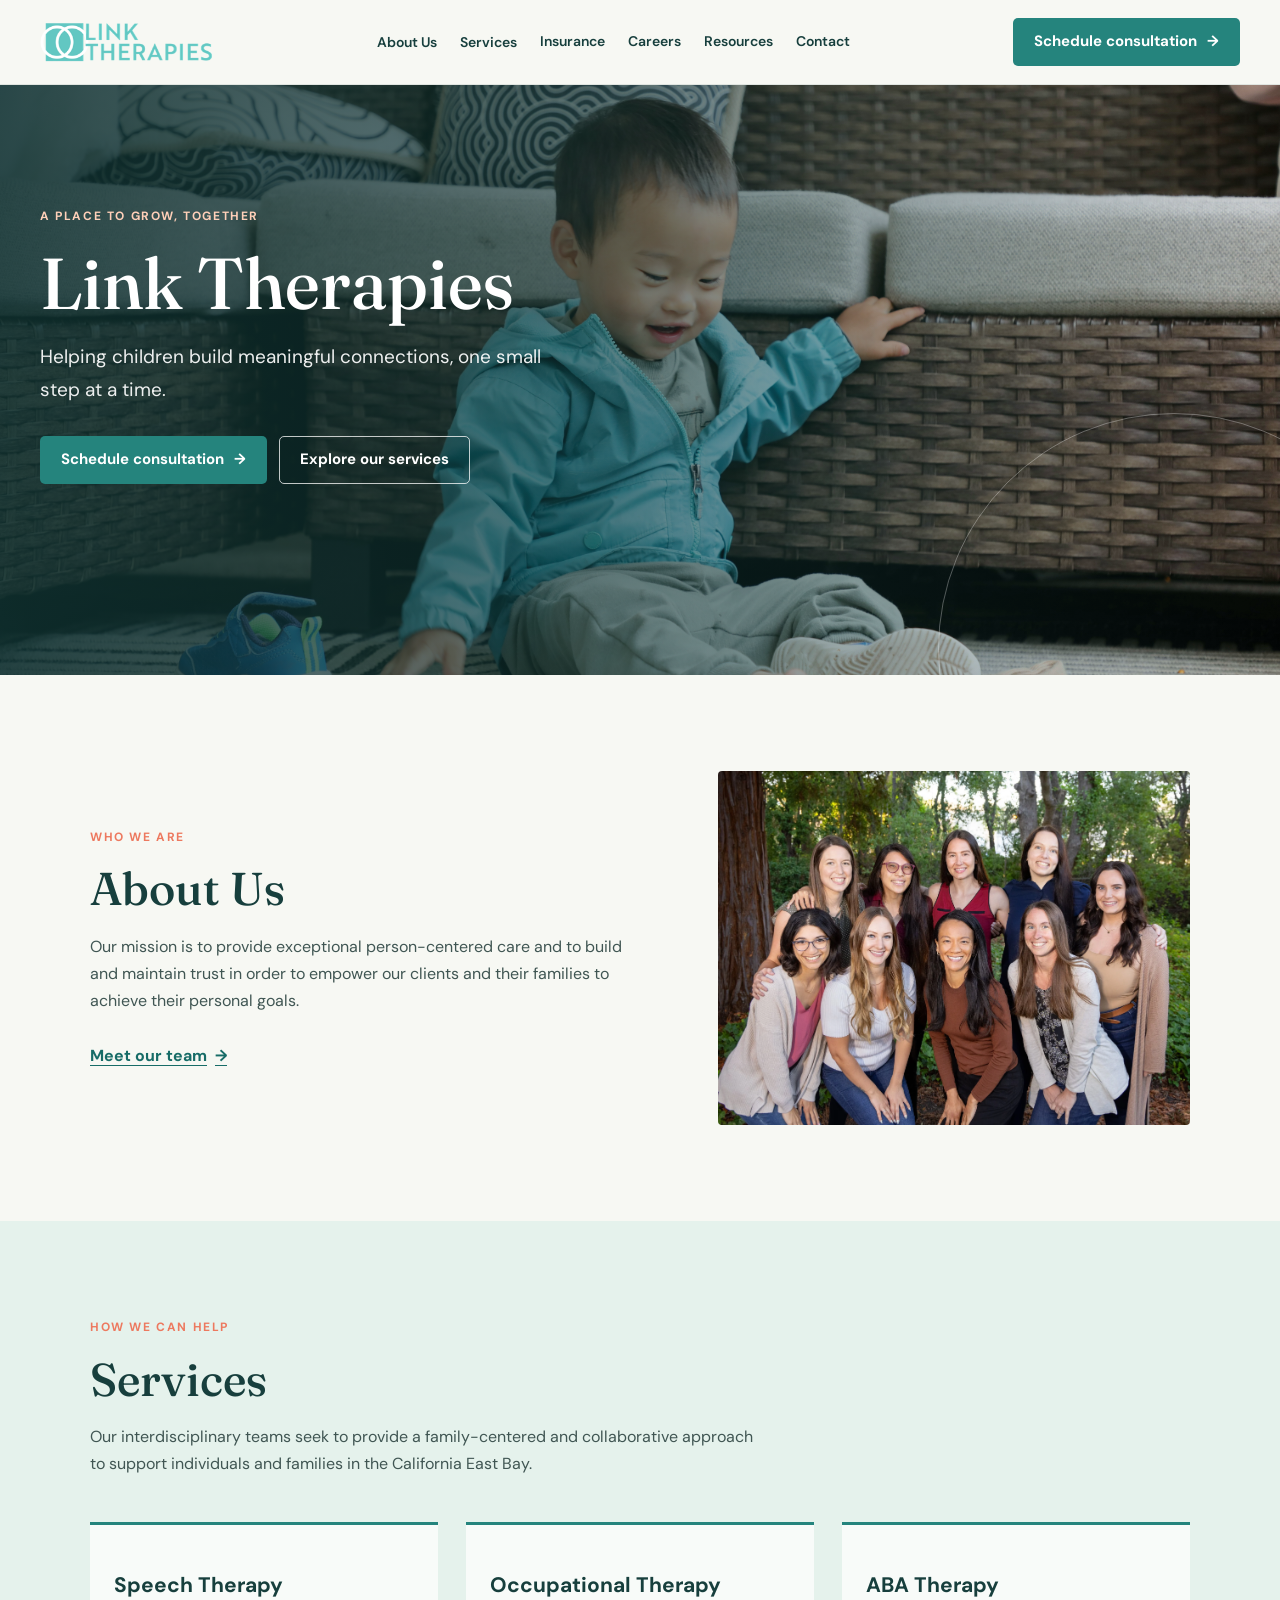
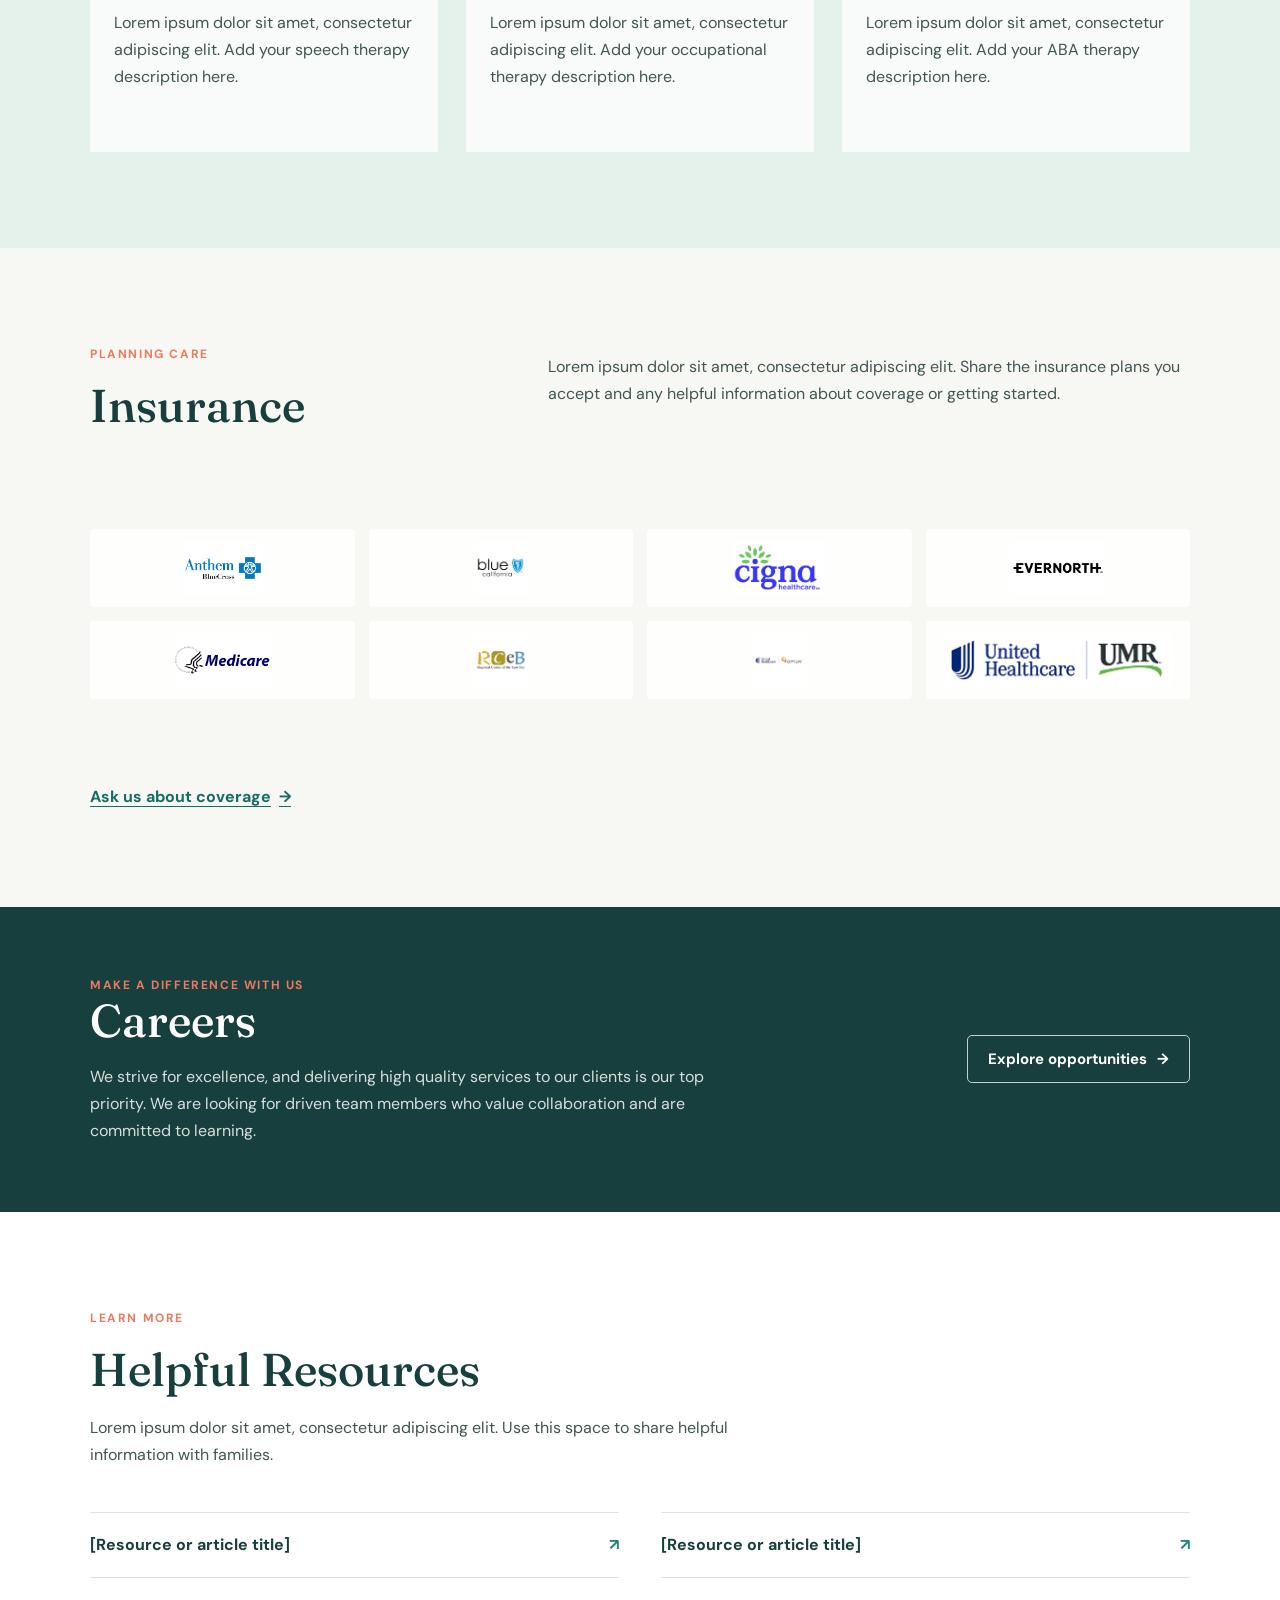
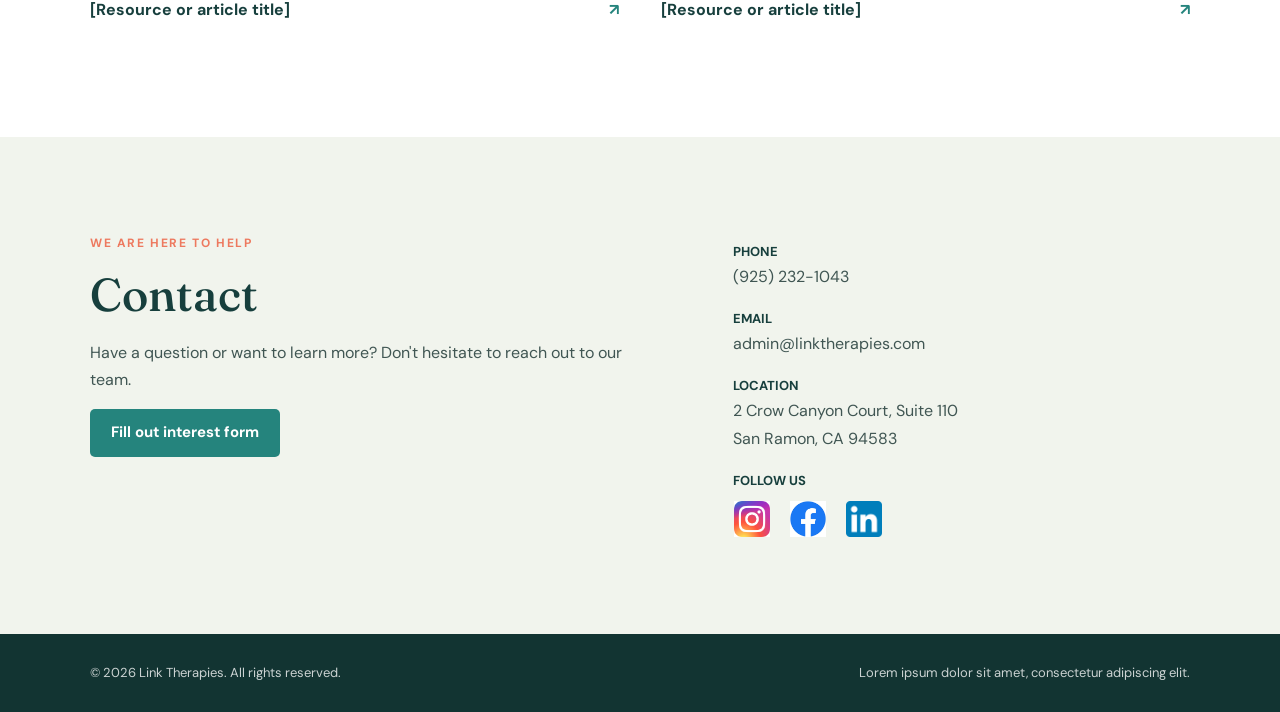
==== index.html @ 7b2d5be0 "add new files for initial commit" ====
<!doctype html>
<html lang="en">
  <head>
    <meta charset="UTF-8" />
    <meta name="viewport" content="width=device-width, initial-scale=1.0" />
    <meta
      name="description"
      content="Learn about Link Therapies, our services, insurance, careers, and how to get in touch."
    />
    <title>Link Therapies | Helping children connect</title>
    <link rel="preconnect" href="https://fonts.googleapis.com" />
    <link rel="preconnect" href="https://fonts.gstatic.com" crossorigin />
    <link
      href="https://fonts.googleapis.com/css2?family=DM+Sans:wght@400;500;600;700&family=Fraunces:opsz,wght@9..144,500;9..144,600&display=swap"
      rel="stylesheet"
    />
    <style>
      :root {
        color-scheme: light;
        --ink: #173f3d;
        --body: #405653;
        --teal: #25847d;
        --teal-dark: #176c67;
        --mint: #e5f2ec;
        --paper: #f7f8f3;
        --white: #fff;
        --coral: #ed795f;
        --line: #dce6df;
        --serif: "Fraunces", Georgia, serif;
        --sans: "DM Sans", "Trebuchet MS", sans-serif;
      }

      * {
        box-sizing: border-box;
      }

      html {
        scroll-behavior: smooth;
        scroll-padding-top: 100px;
      }

      body {
        margin: 0;
        background: var(--paper);
        color: var(--body);
        font-family: var(--sans);
        font-size: 16px;
        line-height: 1.7;
      }

      img {
        display: block;
        max-width: 100%;
      }

      a {
        color: inherit;
      }

      a:focus-visible {
        outline: 3px solid var(--coral);
        outline-offset: 4px;
      }

      .site-header {
        position: sticky;
        z-index: 10;
        top: 0;
        background: rgba(247, 248, 243, 0.96);
        border-bottom: 1px solid rgba(23, 63, 61, 0.1);
        backdrop-filter: blur(14px);
      }

      .nav-wrap {
        width: min(1200px, calc(100% - 64px));
        min-height: 84px;
        margin: 0 auto;
        display: flex;
        align-items: center;
        justify-content: space-between;
        gap: 28px;
      }

      .brand img {
        width: 174px;
        height: auto;
      }

      .nav-links {
        display: flex;
        align-items: center;
        justify-content: center;
        gap: 23px;
      }

      .nav-links a {
        color: var(--ink);
        font-size: 14px;
        font-weight: 600;
        text-decoration: none;
        transition: color 180ms ease;
      }

      .nav-links a:hover {
        color: var(--teal);
      }

      .nav-dropdown {
        position: relative;
      }

      .nav-dropdown-toggle {
        display: flex;
        align-items: center;
        gap: 8px;
        padding: 0;
        border: 0;
        background: transparent;
        color: var(--ink);
        font-family: inherit;
        font-size: 14px;
        font-weight: 600;
        cursor: pointer;
      }

      .nav-dropdown-toggle:hover {
        color: var(--teal);
      }

      .nav-dropdown-toggle:focus-visible {
        outline: 3px solid var(--coral);
        outline-offset: 4px;
      }

      .nav-menu {
        display: none;
        position: absolute;
        z-index: 20;
        top: 100%;
        left: -12px;
        min-width: 200px;
        padding: 7px;
        border: 1px solid rgba(23, 63, 61, 0.14);
        background: rgba(247, 248, 243, 0.78);
        box-shadow: 0 12px 30px rgba(23, 63, 61, 0.1);
        backdrop-filter: blur(14px);
      }

      .nav-dropdown.is-open .nav-menu,
      .nav-dropdown:hover .nav-menu,
      .nav-dropdown:focus-within .nav-menu {
        display: block;
      }

      .nav-menu a {
        display: block;
        padding: 9px 11px;
        border-radius: 3px;
        font-size: 13px;
        white-space: nowrap;
      }

      .nav-menu a:hover {
        background: var(--mint);
        text-decoration: none;
      }

      .button {
        display: inline-flex;
        min-height: 48px;
        align-items: center;
        justify-content: center;
        gap: 10px;
        padding: 10px 20px;
        border: 1px solid transparent;
        border-radius: 5px;
        background: var(--teal);
        color: var(--white);
        font-size: 15px;
        font-weight: 700;
        text-decoration: none;
        transition:
          background 180ms ease,
          transform 180ms ease;
      }

      .button:hover {
        transform: translateY(-2px);
        background: var(--teal-dark);
      }

      .button-light {
        border-color: rgba(255, 255, 255, 0.75);
        background: transparent;
      }

      .button-light:hover {
        background: rgba(255, 255, 255, 0.16);
      }

      .hero {
        position: relative;
        min-height: 590px;
        display: flex;
        align-items: center;
        overflow: hidden;
        background-color: #276b67;
        background-image:
          linear-gradient(
            90deg,
            rgba(15, 48, 47, 0.88) 0%,
            rgba(15, 48, 47, 0.59) 48%,
            rgba(15, 48, 47, 0.08) 100%
          ),
          url("images/hero1.jpg");
        background-position:
          center,
          60% 48%;
        background-size: cover;
        color: var(--white);
      }

      .hero::after {
        position: absolute;
        right: -130px;
        bottom: -210px;
        width: 470px;
        height: 470px;
        border: 1px solid rgba(255, 255, 255, 0.3);
        border-radius: 50%;
        content: "";
        pointer-events: none;
      }

      .hero-inner {
        position: relative;
        z-index: 1;
        width: min(1200px, calc(100% - 64px));
        margin: 0 auto;
        padding: 90px 0 110px;
        animation: rise-in 700ms ease-out both;
      }

      .eyebrow {
        margin: 0 0 16px;
        color: var(--coral);
        font-size: 12px;
        font-weight: 700;
        letter-spacing: 1.6px;
        text-transform: uppercase;
      }

      .hero .eyebrow {
        color: #ffd0b9;
      }

      h1,
      h2,
      h3 {
        margin-top: 0;
        color: var(--ink);
        line-height: 1.12;
      }

      h1,
      h2 {
        font-family: var(--serif);
        font-weight: 500;
      }

      h1 {
        max-width: 650px;
        margin-bottom: 18px;
        color: var(--white);
        font-size: 72px;
      }

      .hero-copy {
        max-width: 520px;
        margin: 0;
        color: rgba(255, 255, 255, 0.92);
        font-size: 19px;
      }

      .hero-actions {
        display: flex;
        flex-wrap: wrap;
        gap: 12px;
        margin-top: 30px;
      }

      .hero-note {
        margin-top: 50px;
        color: rgba(255, 255, 255, 0.88);
        font-size: 13px;
      }

      .section {
        padding: 96px 0;
      }

      .section-inner {
        width: min(1100px, calc(100% - 64px));
        margin: 0 auto;
      }

      .section-heading {
        max-width: 680px;
        margin-bottom: 44px;
      }

      h2 {
        margin-bottom: 18px;
        font-size: 46px;
      }

      h3 {
        margin-bottom: 12px;
        font-size: 21px;
      }

      .section p {
        max-width: 700px;
        margin-top: 0;
      }

      .about-grid {
        display: grid;
        grid-template-columns: 1fr 0.85fr;
        align-items: center;
        gap: 72px;
      }

      .about-photo {
        width: 100%;
        aspect-ratio: 4 / 3;
        border-radius: 4px;
        object-fit: cover;
      }

      .text-link {
        display: inline-flex;
        align-items: center;
        gap: 8px;
        margin-top: 12px;
        color: var(--teal-dark);
        font-weight: 700;
        text-decoration-thickness: 1px;
        text-underline-offset: 4px;
      }

      .services-section {
        background: var(--mint);
      }

      .service-list {
        display: grid;
        grid-template-columns: repeat(3, minmax(0, 1fr));
        gap: 28px;
      }

      .service-item {
        display: flex;
        min-height: 230px;
        border-top: 3px solid var(--teal);
        transition: transform 180ms ease;
      }

      .service-item:hover,
      .service-item:focus-within {
        transform: translateY(-2px);
      }

      .service-card-link {
        display: flex;
        flex: 1;
        flex-direction: column;
        padding: 27px 24px;
        background: rgba(255, 255, 255, 0.72);
        color: inherit;
        text-decoration: none;
        transition: background 180ms ease;
      }

      .service-card-link:hover {
        background: rgba(255, 255, 255, 0.96);
      }

      .service-number {
        display: block;
        margin-bottom: 22px;
        color: var(--coral);
        font-size: 13px;
        font-weight: 700;
      }

      .insurance-grid {
        display: grid;
        grid-template-columns: 0.75fr 1.25fr;
        gap: 72px;
      }

      .insurance-grid h2 {
        max-width: 350px;
      }

      .insurance-copy {
        padding-top: 9px;
      }

      .insurance-logos {
        display: grid;
        grid-column: 1 / -1;
        grid-template-columns: repeat(4, minmax(0, 1fr));
        gap: 14px;
        padding: 0;
        margin: 8px 0 0;
        list-style: none;
      }

      .insurance-logos li {
        min-height: 78px;
        display: grid;
        place-items: center;
        padding: 10px 14px;
        border-radius: 4px;
        background: rgba(255, 255, 255, 0.88);
      }

      .insurance-logos img {
        width: 100%;
        height: 54px;
        object-fit: contain;
      }

      .insurance-grid > .text-link {
        grid-column: 1 / -1;
        justify-self: start;
      }

      .career-band {
        padding: 68px 0;
        background: var(--ink);
        color: rgba(255, 255, 255, 0.83);
      }

      .career-content {
        display: flex;
        align-items: center;
        justify-content: space-between;
        gap: 48px;
      }

      .career-content h2 {
        margin-bottom: 14px;
        color: var(--white);
      }

      .career-content p {
        max-width: 650px;
        margin-bottom: 0;
      }

      .learn-section {
        background: var(--white);
      }

      .learn-links {
        display: grid;
        grid-template-columns: repeat(2, minmax(0, 1fr));
        column-gap: 42px;
        margin-top: 34px;
      }

      .learn-links a {
        display: flex;
        justify-content: space-between;
        gap: 20px;
        padding: 18px 0;
        border-top: 1px solid var(--line);
        color: var(--ink);
        font-weight: 700;
        text-decoration: none;
      }

      .learn-links a span:last-child {
        color: var(--teal);
      }

      .contact-section {
        background: #f1f4ed;
      }

      .contact-grid {
        display: grid;
        grid-template-columns: 1fr 0.8fr;
        gap: 72px;
      }

      .contact-details {
        padding-top: 8px;
      }

      .contact-details p {
        margin-bottom: 18px;
      }

      .contact-details strong {
        display: block;
        color: var(--ink);
        font-size: 13px;
        text-transform: uppercase;
      }

      .social-group > strong {
        margin-bottom: 8px;
      }

      .social-links {
        display: flex;
        align-items: center;
        flex-wrap: wrap;
        gap: 8px 18px;
      }

      .social-links a {
        display: inline-flex;
        width: 38px;
        height: 38px;
        align-items: center;
        justify-content: center;
        transition: transform 180ms ease;
      }

      .social-links a:hover {
        transform: translateY(-2px);
      }

      .social-links img {
        width: 36px;
        height: 36px;
        object-fit: contain;
      }

      footer {
        padding: 28px 0;
        background: #123432;
        color: rgba(255, 255, 255, 0.78);
        font-size: 13px;
      }

      .footer-inner {
        width: min(1100px, calc(100% - 64px));
        margin: 0 auto;
        display: flex;
        justify-content: space-between;
        gap: 24px;
      }

      footer p {
        margin: 0;
      }

      @keyframes rise-in {
        from {
          opacity: 0;
          transform: translateY(16px);
        }
        to {
          opacity: 1;
          transform: translateY(0);
        }
      }

      @media (max-width: 980px) {
        .nav-wrap {
          width: min(100% - 40px, 760px);
          flex-wrap: wrap;
          justify-content: center;
          gap: 12px 24px;
          padding: 15px 0;
        }

        .nav-links {
          order: 3;
          width: 100%;
          flex-wrap: wrap;
          gap: 8px 20px;
        }

        .about-grid,
        .insurance-grid,
        .contact-grid {
          gap: 42px;
        }
      }

      @media (max-width: 700px) {
        html {
          scroll-padding-top: 150px;
        }

        .nav-wrap,
        .hero-inner,
        .section-inner,
        .footer-inner {
          width: calc(100% - 40px);
        }

        .nav-wrap {
          justify-content: space-between;
        }

        .brand img {
          width: 148px;
        }

        .nav-links {
          justify-content: flex-start;
          gap: 8px 16px;
        }

        .nav-links a {
          font-size: 13px;
        }

        .nav-cta {
          min-height: 42px;
          padding: 8px 13px;
          font-size: 13px;
        }

        .hero {
          min-height: 550px;
          background-image:
            linear-gradient(
              90deg,
              rgba(15, 48, 47, 0.86),
              rgba(15, 48, 47, 0.42)
            ),
            url("images/hero1.jpg");
          background-position:
            center,
            61% center;
        }

        .hero-inner {
          padding: 78px 0 88px;
        }

        h1 {
          font-size: 54px;
        }

        .hero-copy {
          font-size: 17px;
        }

        .section {
          padding: 70px 0;
        }

        h2 {
          font-size: 38px;
        }

        .about-grid,
        .insurance-grid,
        .contact-grid,
        .service-list,
        .learn-links {
          grid-template-columns: 1fr;
        }

        .insurance-logos {
          grid-template-columns: repeat(2, minmax(0, 1fr));
        }

        .about-grid,
        .insurance-grid,
        .contact-grid {
          gap: 30px;
        }

        .about-photo {
          max-height: 380px;
        }

        .service-list {
          gap: 16px;
        }

        .service-item {
          min-height: auto;
        }

        .service-number {
          margin-bottom: 13px;
        }

        .career-content,
        .footer-inner {
          align-items: flex-start;
          flex-direction: column;
        }

        .career-content {
          gap: 24px;
        }

        .career-band {
          padding: 58px 0;
        }
      }

      @media (prefers-reduced-motion: reduce) {
        *,
        *::before,
        *::after {
          scroll-behavior: auto !important;
          animation-duration: 0.01ms !important;
          animation-iteration-count: 1 !important;
          transition-duration: 0.01ms !important;
        }
      }
    </style>
  </head>
  <body>
    <header class="site-header">
      <div class="nav-wrap">
        <a class="brand" href="#top" aria-label="Link Therapies home">
          <img src="images/link%20logo.png" alt="Link Therapies" />
        </a>
        <nav class="nav-links" aria-label="Main navigation">
          <div class="nav-dropdown">
            <button
              class="nav-dropdown-toggle"
              type="button"
              aria-expanded="false"
              aria-controls="about-submenu"
            >
              About Us
            </button>
            <div class="nav-menu" id="about-submenu">
              <a href="our-mission.html">Our Mission</a>
              <a href="speech-team.html">Speech Team</a>
              <a href="ot-team.html">OT Team</a>
              <a href="aba-team.html">ABA Team</a>
            </div>
          </div>
          <div class="nav-dropdown">
            <button
              class="nav-dropdown-toggle"
              type="button"
              aria-expanded="false"
              aria-controls="services-submenu"
            >
              Services
            </button>
            <div class="nav-menu" id="services-submenu">
              <a href="speech-services.html">Speech Therapy</a>
              <a href="ot-services.html">Occupational Therapy</a>
              <a href="aba-services.html">ABA Therapy</a>
            </div>
          </div>
          <a href="#insurance">Insurance</a>
          <a href="#careers">Careers</a>
          <a href="#resources">Resources</a>
          <a href="#contact">Contact</a>
        </nav>
        <a class="button nav-cta" href="schedule-consultation.html"
          >Schedule consultation <span aria-hidden="true">&#8594;</span></a
        >
      </div>
    </header>

    <main id="top">
      <section class="hero" aria-labelledby="hero-title">
        <div class="hero-inner">
          <p class="eyebrow">A place to grow, together</p>
          <h1 id="hero-title">Link Therapies</h1>
          <p class="hero-copy">
            Helping children build meaningful connections, one small step at a
            time.
          </p>
          <div class="hero-actions">
            <a class="button" href="schedule-consultation.html"
              >Schedule consultation <span aria-hidden="true">&#8594;</span></a
            >
            <a class="button button-light" href="#services"
              >Explore our services</a
            >
          </div>
          <p class="hero-note"></p>
        </div>
      </section>

      <section class="section" id="about">
        <div class="section-inner about-grid">
          <div>
            <p class="eyebrow">Who we are</p>
            <h2>About Us</h2>
            <p>
              Our mission is to provide exceptional person-centered care and to
              build and maintain trust in order to empower our clients and their
              families to achieve their personal goals.
            </p>
            <a class="text-link" href="speech-team.html"
              >Meet our team <span aria-hidden="true">&#8594;</span></a
            >
          </div>
          <img
            class="about-photo"
            src="images/teamphoto.jpg"
            alt="The Link Therapies team"
          />
        </div>
      </section>

      <section class="section services-section" id="services">
        <div class="section-inner">
          <div class="section-heading">
            <p class="eyebrow">How we can help</p>
            <h2>Services</h2>
            <p>
              Our interdisciplinary teams seek to provide a family-centered and
              collaborative approach to support individuals and families in the
              California East Bay.
            </p>
          </div>
          <div class="service-list">
            <article class="service-item">
              <a class="service-card-link" href="speech-services.html">
                <span class="service-number"></span>
                <h3>Speech Therapy</h3>
                <p>
                  Lorem ipsum dolor sit amet, consectetur adipiscing elit. Add
                  your speech therapy description here.
                </p>
              </a>
            </article>
            <article class="service-item">
              <a class="service-card-link" href="ot-services.html">
                <span class="service-number"></span>
                <h3>Occupational Therapy</h3>
                <p>
                  Lorem ipsum dolor sit amet, consectetur adipiscing elit. Add
                  your occupational therapy description here.
                </p>
              </a>
            </article>
            <article class="service-item">
              <a class="service-card-link" href="aba-services.html">
                <span class="service-number"></span>
                <h3>ABA Therapy</h3>
                <p>
                  Lorem ipsum dolor sit amet, consectetur adipiscing elit. Add
                  your ABA therapy description here.
                </p>
              </a>
            </article>
          </div>
        </div>
      </section>

      <section class="section" id="insurance">
        <div class="section-inner insurance-grid">
          <div>
            <p class="eyebrow">Planning care</p>
            <h2>Insurance</h2>
          </div>
          <div class="insurance-copy">
            <p>
              Lorem ipsum dolor sit amet, consectetur adipiscing elit. Share the
              insurance plans you accept and any helpful information about
              coverage or getting started.
            </p>
          </div>
          <ul class="insurance-logos" aria-label="Insurance providers accepted">
            <li>
              <img
                src="images/anthem.jpg"
                alt="Anthem Blue Cross"
                loading="lazy"
              />
            </li>
            <li>
              <img
                src="images/blueshield.jpg"
                alt="Blue Shield of California"
                loading="lazy"
              />
            </li>
            <li>
              <img
                src="images/cigna.jpg"
                alt="Cigna Healthcare"
                loading="lazy"
              />
            </li>
            <li>
              <img src="images/evernorth.jpg" alt="Evernorth" loading="lazy" />
            </li>
            <li>
              <img src="images/medicare.jpg" alt="Medicare" loading="lazy" />
            </li>
            <li>
              <img
                src="images/rceb.jpg"
                alt="Regional Center of the East Bay"
                loading="lazy"
              />
            </li>
            <li>
              <img
                src="images/uhc+optum.jpg"
                alt="UnitedHealthcare and Optum"
                loading="lazy"
              />
            </li>
            <li>
              <img
                src="images/uhc+umr.jpg"
                alt="UnitedHealthcare and UMR"
                loading="lazy"
              />
            </li>
          </ul>
          <a class="text-link" href="insurance.html"
            >Ask us about coverage <span aria-hidden="true">&#8594;</span></a
          >
        </div>
      </section>

      <section class="career-band" id="careers">
        <div class="section-inner career-content">
          <div>
            <p class="eyebrow">Make a difference with us</p>
            <h2>Careers</h2>
            <p>
              We strive for excellence, and delivering high quality services to
              our clients is our top priority. We are looking for driven team
              members who value collaboration and are committed to learning.
            </p>
          </div>
          <a class="button button-light" href="#contact"
            >Explore opportunities <span aria-hidden="true">&#8594;</span></a
          >
        </div>
      </section>

      <section class="section learn-section" id="resources">
        <div class="section-inner">
          <div class="section-heading">
            <p class="eyebrow">Learn More</p>
            <h2>Helpful Resources</h2>
            <p>
              Lorem ipsum dolor sit amet, consectetur adipiscing elit. Use this
              space to share helpful information with families.
            </p>
          </div>
          <div class="learn-links">
            <a href="#contact"
              ><span>[Resource or article title]</span
              ><span aria-hidden="true">&#8599;</span></a
            >
            <a href="#contact"
              ><span>[Resource or article title]</span
              ><span aria-hidden="true">&#8599;</span></a
            >
            <a href="#contact"
              ><span>[Resource or article title]</span
              ><span aria-hidden="true">&#8599;</span></a
            >
            <a href="#contact"
              ><span>[Resource or article title]</span
              ><span aria-hidden="true">&#8599;</span></a
            >
          </div>
        </div>
      </section>

      <section class="section contact-section" id="contact">
        <div class="section-inner contact-grid">
          <div>
            <p class="eyebrow">We are here to help</p>
            <h2>Contact</h2>
            <p>
              Have a question or want to learn more? Don't hesitate to reach out
              to our team.
            </p>
            <a class="button" href="schedule-consultation.html"
              >Fill out interest form</a
            >
          </div>
          <div class="contact-details">
            <p><strong>Phone</strong>(925) 232-1043</p>
            <p><strong>Email</strong>admin@linktherapies.com</p>
            <p>
              <strong>Location</strong>2 Crow Canyon Court, Suite 110<br />San
              Ramon, CA 94583
            </p>
            <div class="social-group">
              <strong>Follow us</strong>
              <nav
                class="social-links"
                aria-label="Link Therapies social media"
              >
                <a
                  href="https://www.instagram.com/linktherapies/"
                  target="_blank"
                  rel="noopener noreferrer"
                  aria-label="Follow Link Therapies on Instagram, @linktherapies"
                  title="Instagram @linktherapies"
                  ><img src="images/instagram.jpg" alt=""
                /></a>
                <a
                  href="https://www.facebook.com/linktherapies/"
                  target="_blank"
                  rel="noopener noreferrer"
                  aria-label="Follow Link Therapies on Facebook"
                  title="Facebook"
                  ><img src="images/facebook.jpg" alt=""
                /></a>
                <a
                  href="https://www.linkedin.com/company/link-therapies"
                  target="_blank"
                  rel="noopener noreferrer"
                  aria-label="Follow Link Therapies on LinkedIn"
                  title="LinkedIn"
                  ><img src="images/linkedin.jpg" alt=""
                /></a>
              </nav>
            </div>
          </div>
        </div>
      </section>
    </main>

    <footer>
      <div class="footer-inner">
        <p>&copy; 2026 Link Therapies. All rights reserved.</p>
        <p>Lorem ipsum dolor sit amet, consectetur adipiscing elit.</p>
      </div>
    </footer>
    <script>
      const navDropdowns = [...document.querySelectorAll(".nav-dropdown")];

      navDropdowns.forEach((dropdown) => {
        const toggle = dropdown.querySelector(".nav-dropdown-toggle");

        function updateExpanded() {
          const isExpanded =
            dropdown.classList.contains("is-open") ||
            dropdown.matches(":hover") ||
            dropdown.contains(document.activeElement);

          toggle.setAttribute("aria-expanded", String(isExpanded));
        }

        toggle.addEventListener("click", () => {
          dropdown.classList.toggle("is-open");
          updateExpanded();
        });

        dropdown.addEventListener("pointerenter", updateExpanded);
        dropdown.addEventListener("pointerleave", updateExpanded);
        dropdown.addEventListener("focusin", updateExpanded);
        dropdown.addEventListener("focusout", updateExpanded);
      });

      document.addEventListener("click", (event) => {
        navDropdowns.forEach((dropdown) => {
          if (!dropdown.contains(event.target)) {
            dropdown.classList.remove("is-open");
            dropdown
              .querySelector(".nav-dropdown-toggle")
              .setAttribute(
                "aria-expanded",
                String(dropdown.matches(":hover")),
              );
          }
        });
      });
    </script>
  </body>
</html>
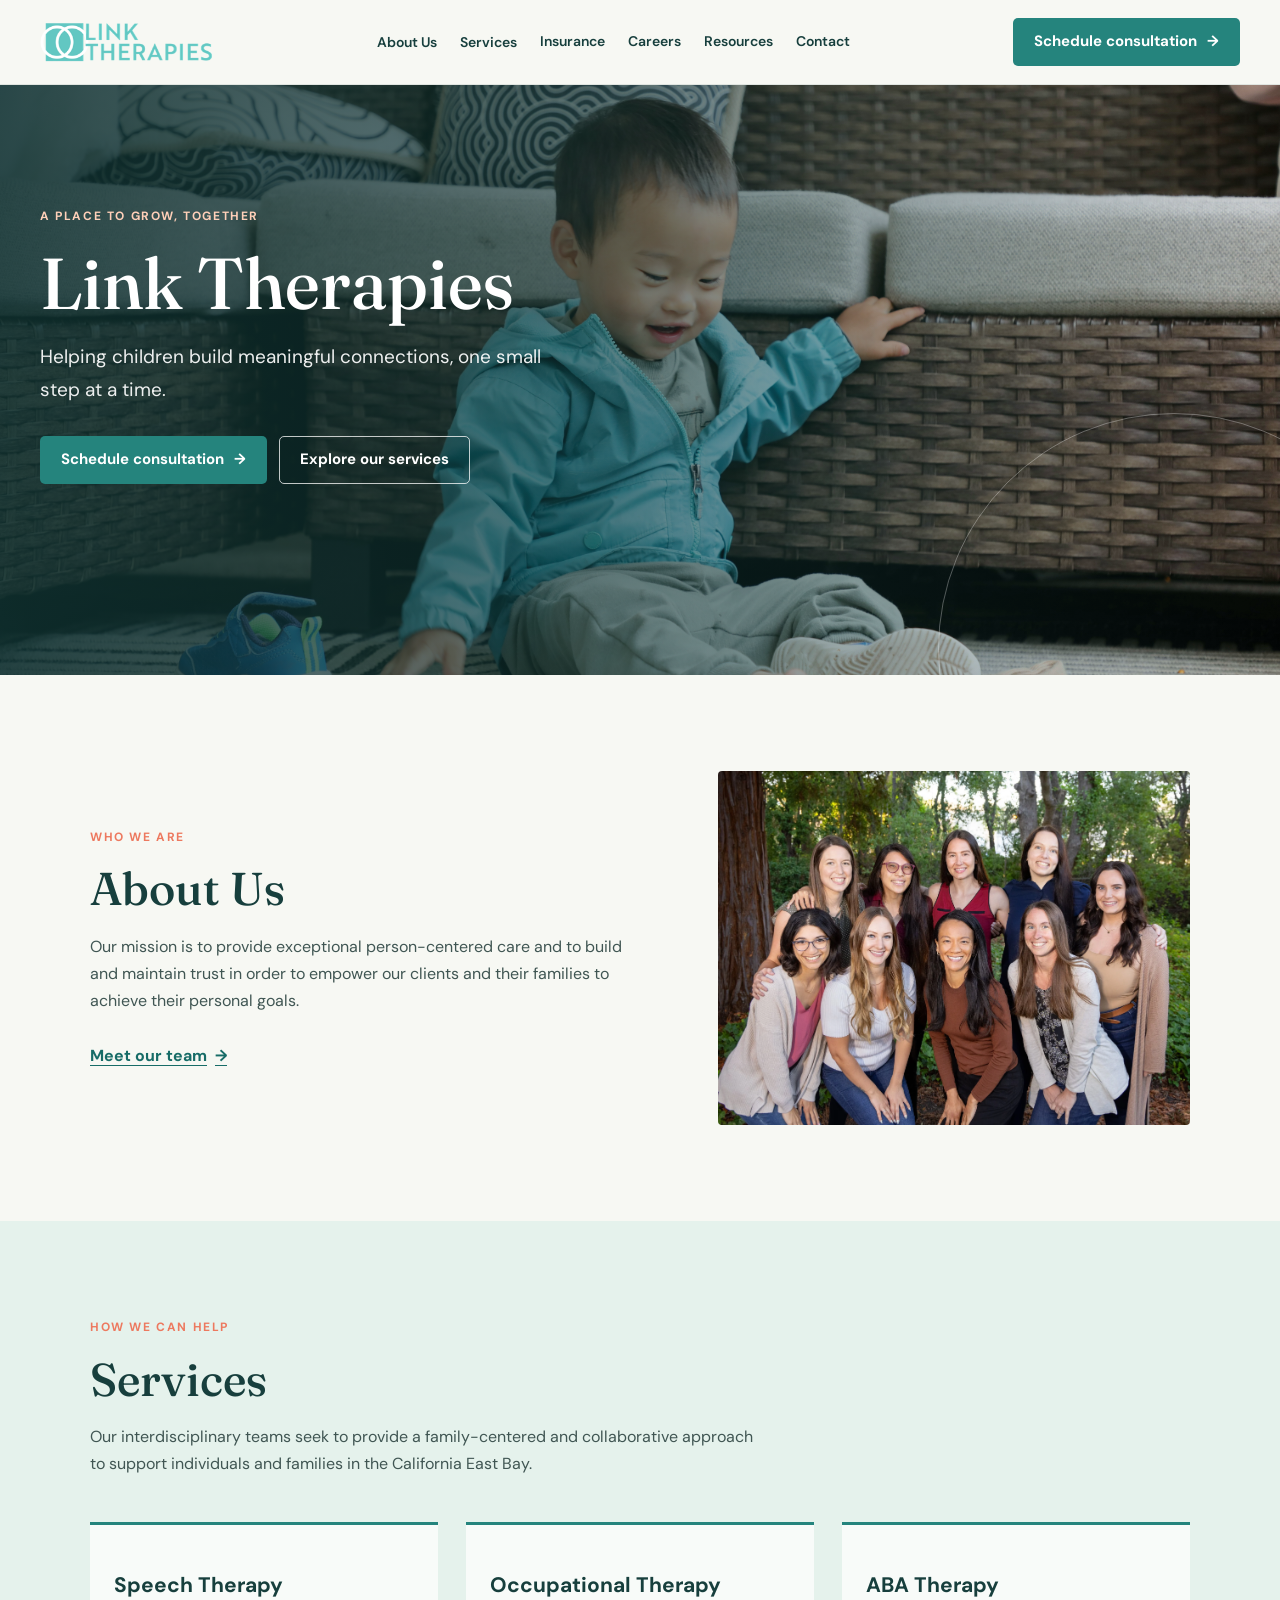
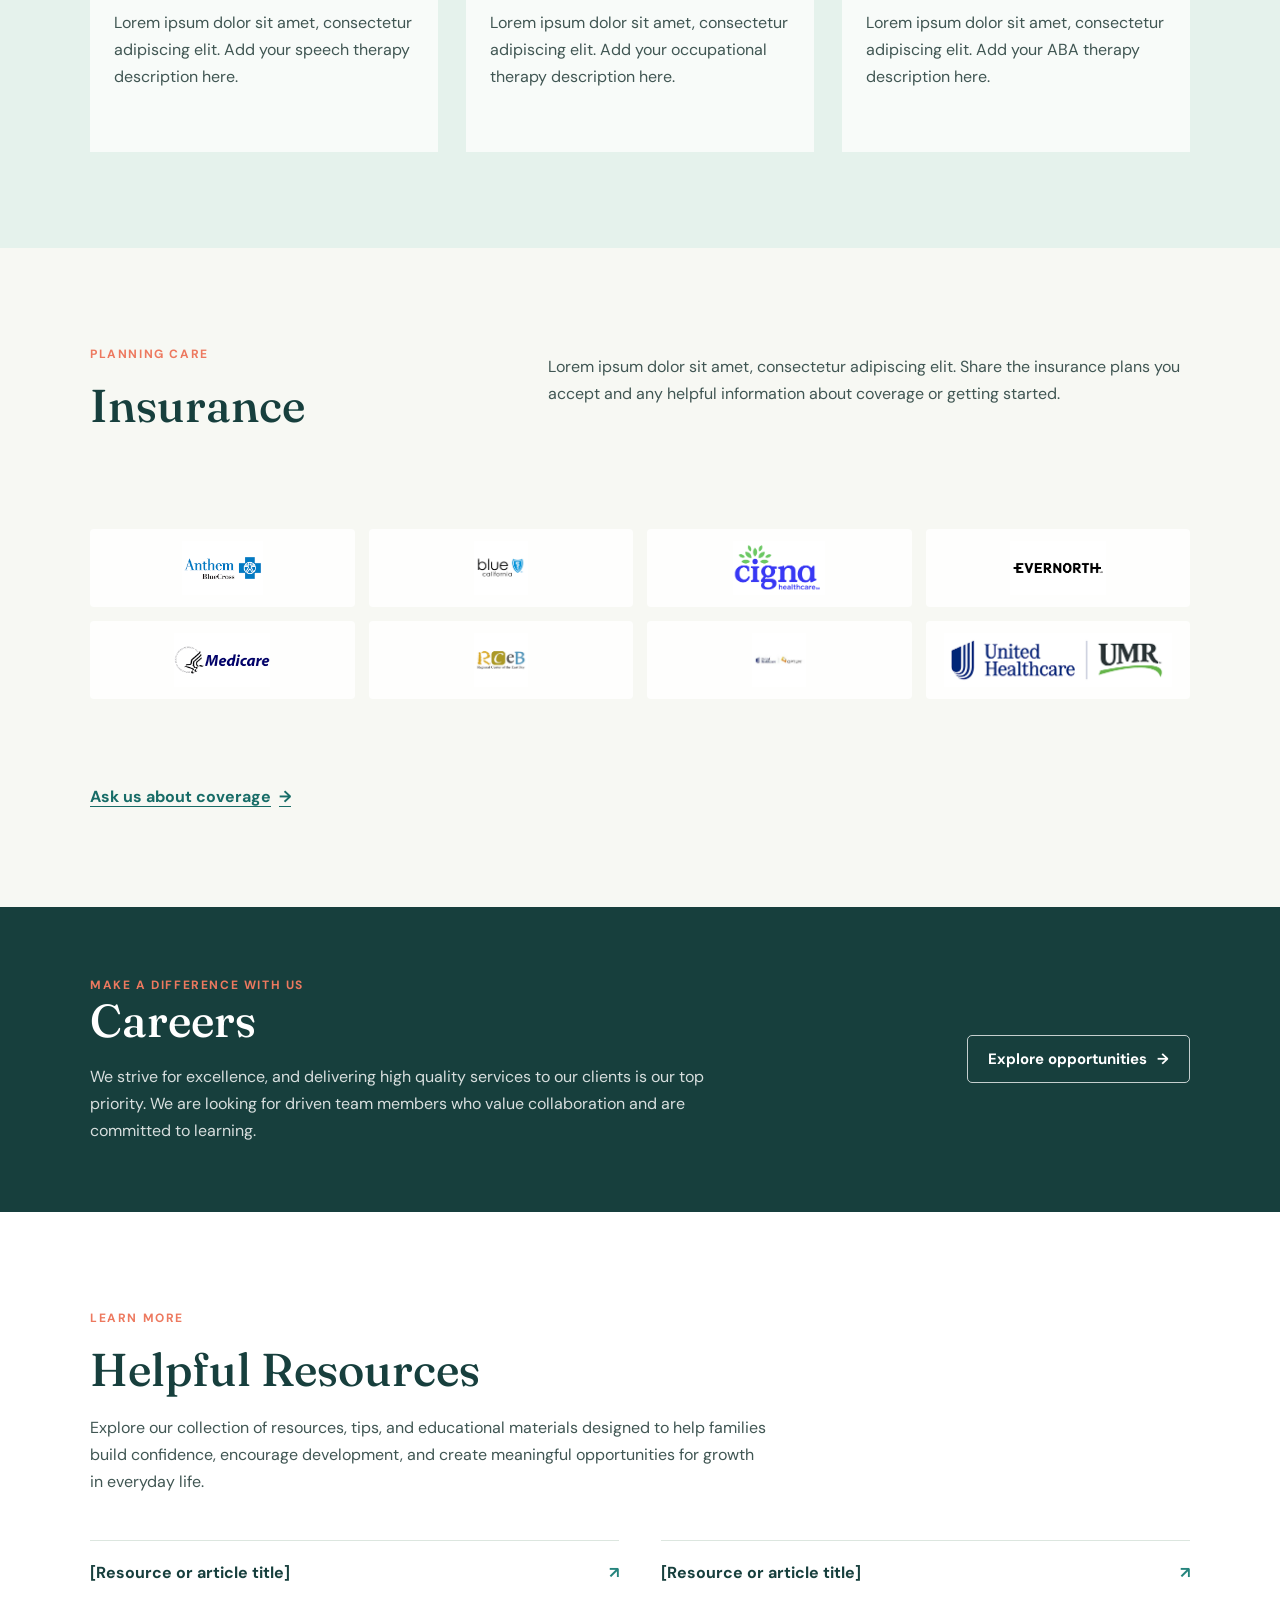
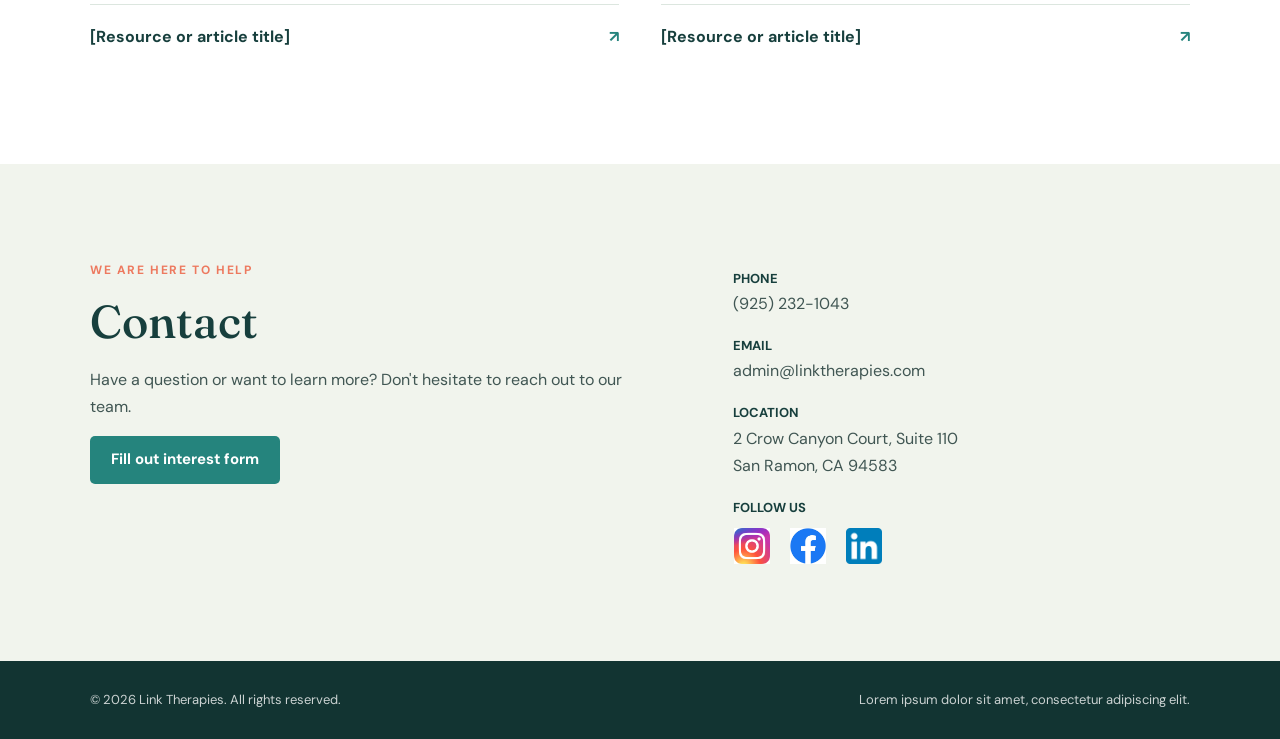
==== commit dea2584c: "added sidebar nav and contact footer to each page" ====
--- a/index.html
+++ b/index.html
@@ -943,7 +943,7 @@
               members who value collaboration and are committed to learning.
             </p>
           </div>
-          <a class="button button-light" href="#contact"
+          <a class="button button-light" href="careers.html"
             >Explore opportunities <span aria-hidden="true">&#8594;</span></a
           >
         </div>
@@ -955,8 +955,10 @@
             <p class="eyebrow">Learn More</p>
             <h2>Helpful Resources</h2>
             <p>
-              Lorem ipsum dolor sit amet, consectetur adipiscing elit. Use this
-              space to share helpful information with families.
+              Explore our collection of resources, tips, and educational
+              materials designed to help families build confidence, encourage
+              development, and create meaningful opportunities for growth in
+              everyday life.
             </p>
           </div>
           <div class="learn-links">
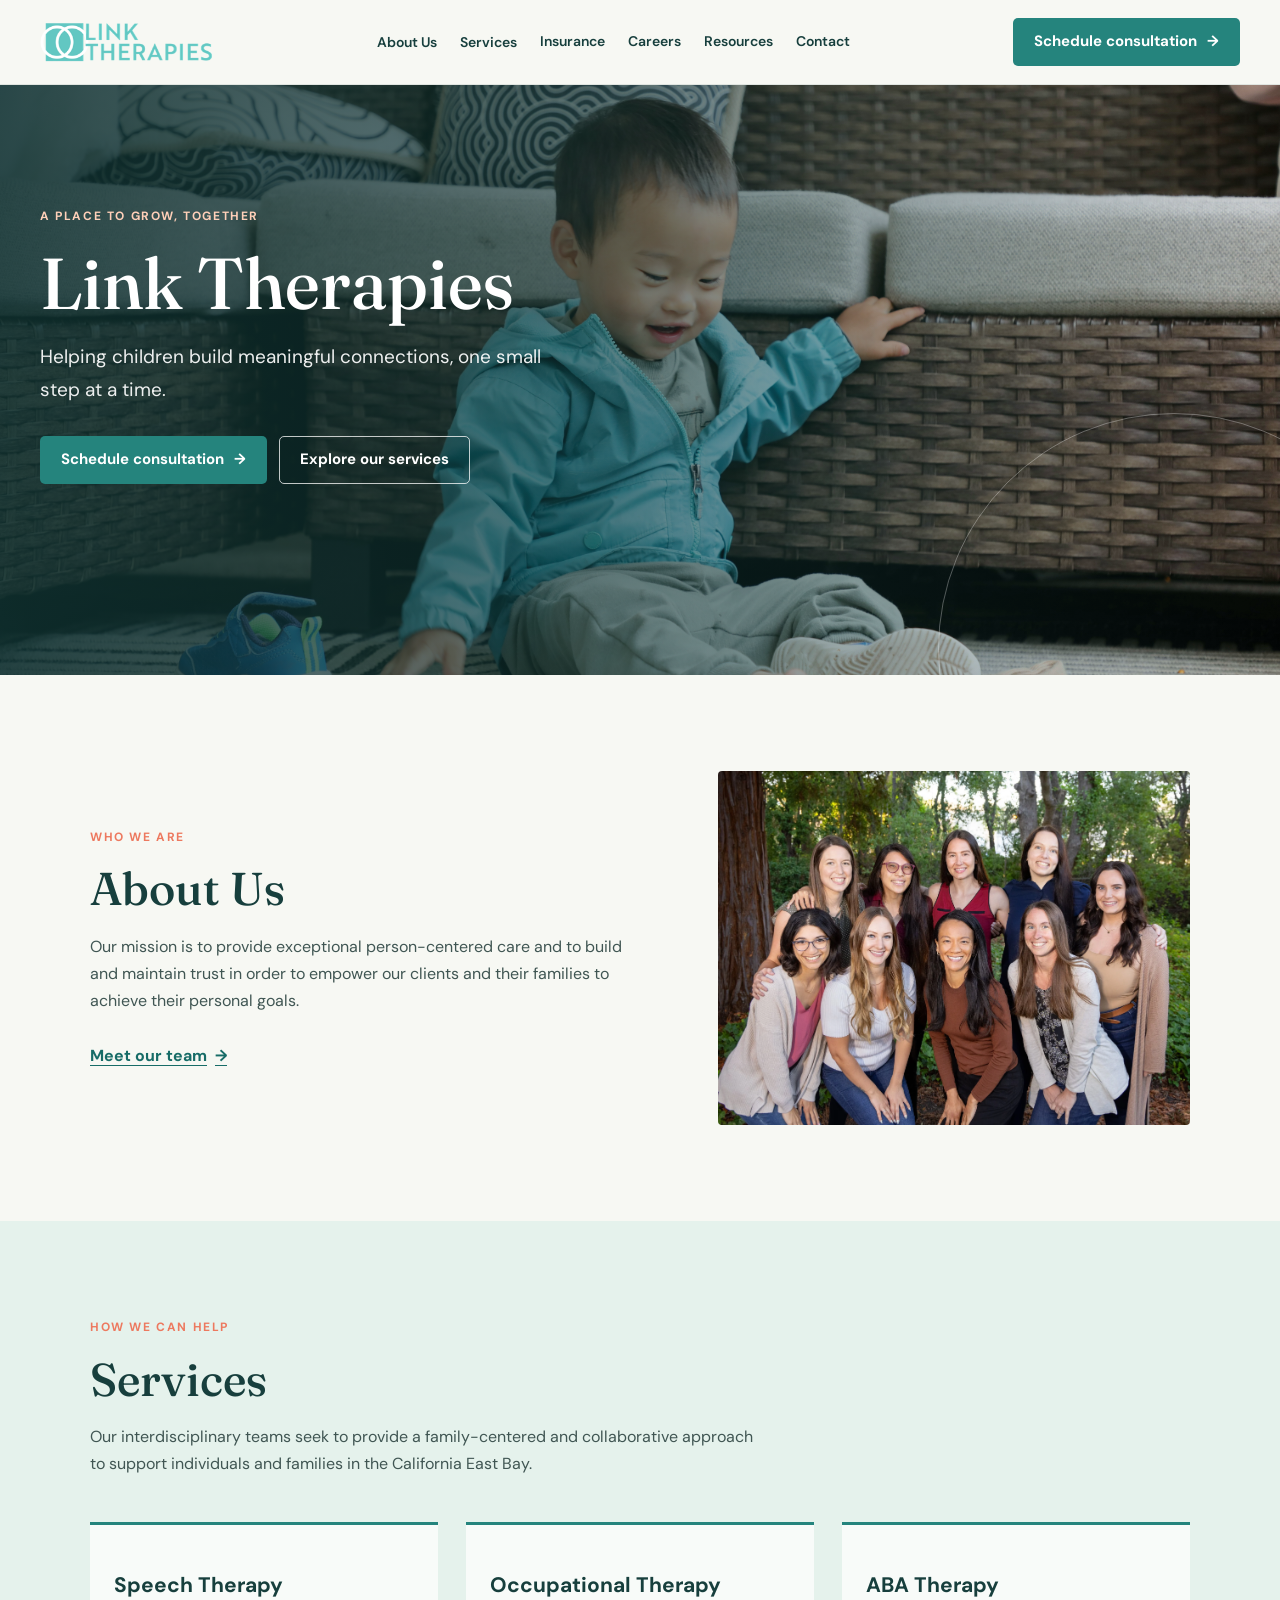
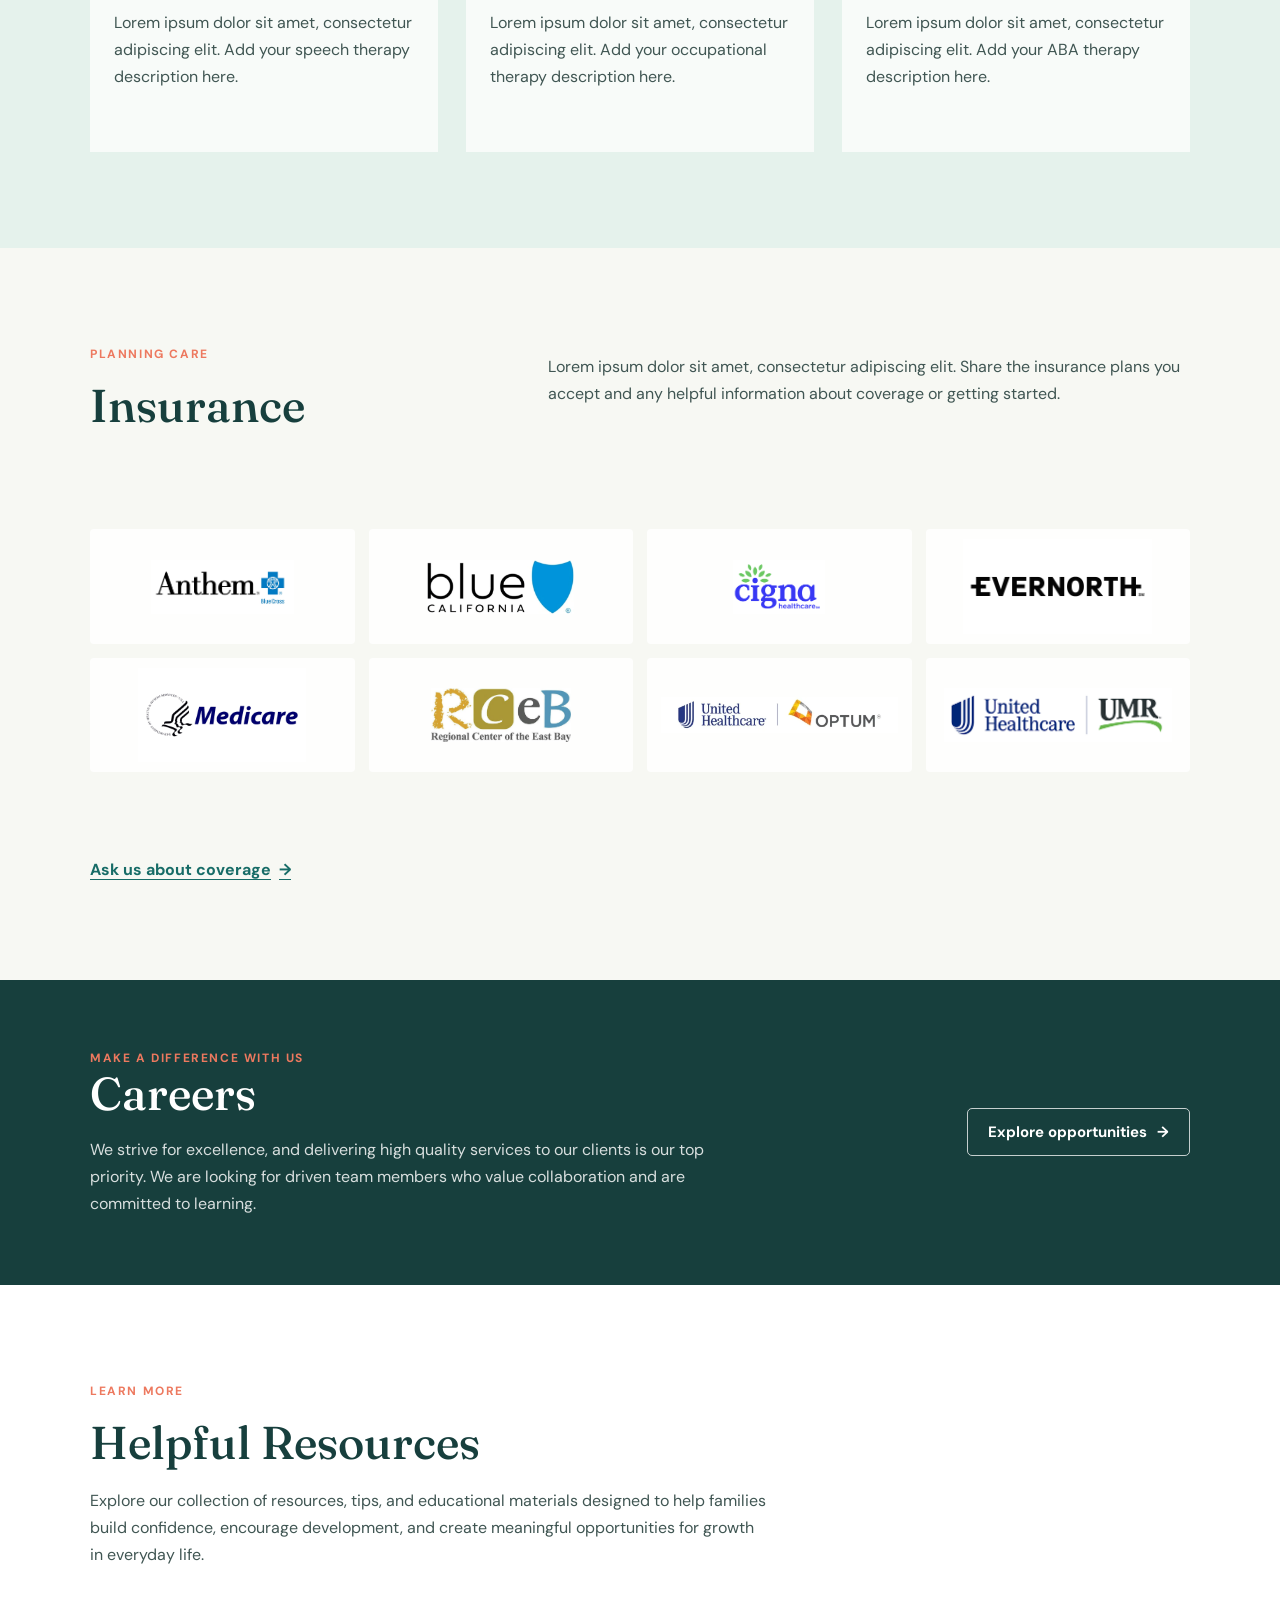
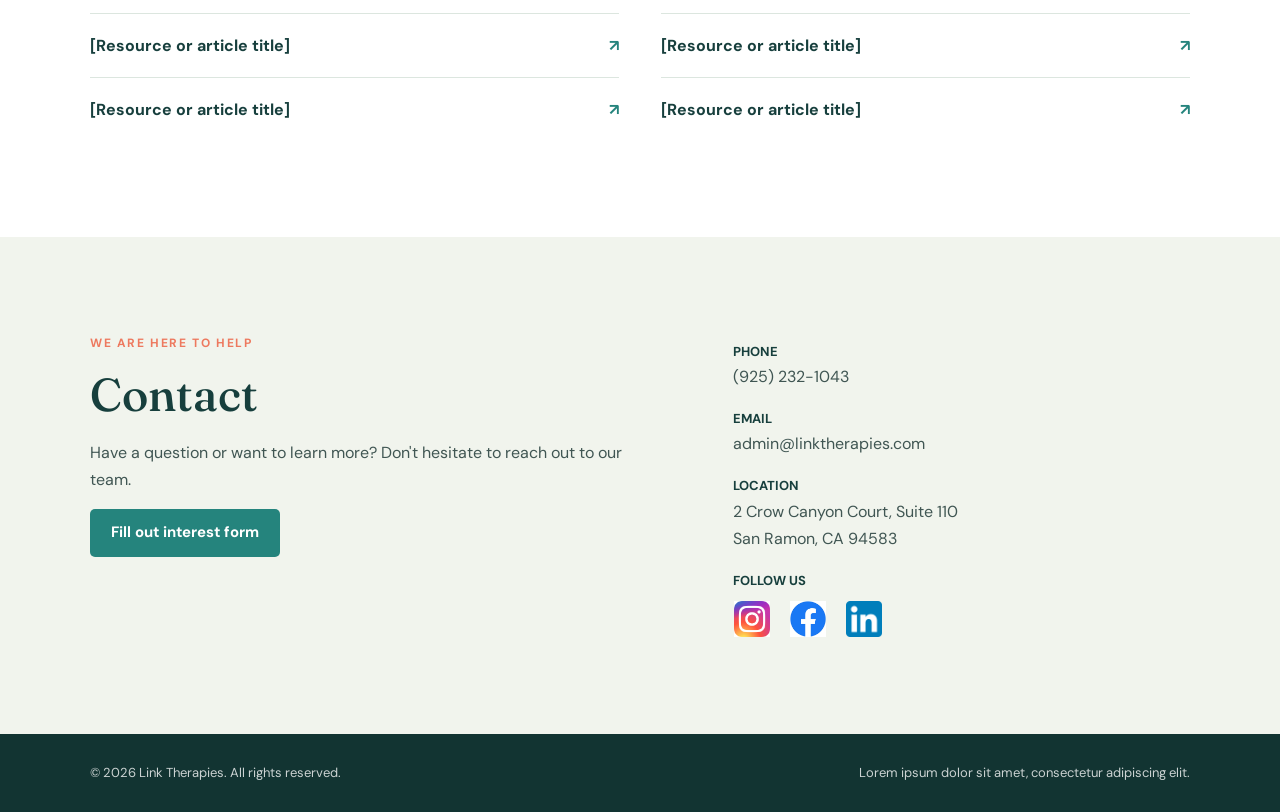
==== commit f0dfd18a: "updated insurance logo sizes" ====
--- a/index.html
+++ b/index.html
@@ -433,6 +433,10 @@
         object-fit: contain;
       }
 
+      .insurance-logos img.logo-zoom {
+        height: 94.5px;
+      }
+
       .insurance-grid > .text-link {
         grid-column: 1 / -1;
         justify-self: start;
@@ -592,6 +596,10 @@
         .insurance-grid,
         .contact-grid {
           gap: 42px;
+        }
+
+        .insurance-logos {
+          grid-template-columns: repeat(2, minmax(0, 1fr));
         }
       }
 
@@ -899,10 +907,20 @@
               />
             </li>
             <li>
-              <img src="images/evernorth.jpg" alt="Evernorth" loading="lazy" />
+              <img
+                class="logo-zoom"
+                src="images/evernorth.jpg"
+                alt="Evernorth"
+                loading="lazy"
+              />
             </li>
             <li>
-              <img src="images/medicare.jpg" alt="Medicare" loading="lazy" />
+              <img
+                class="logo-zoom"
+                src="images/medicare.jpg"
+                alt="Medicare"
+                loading="lazy"
+              />
             </li>
             <li>
               <img
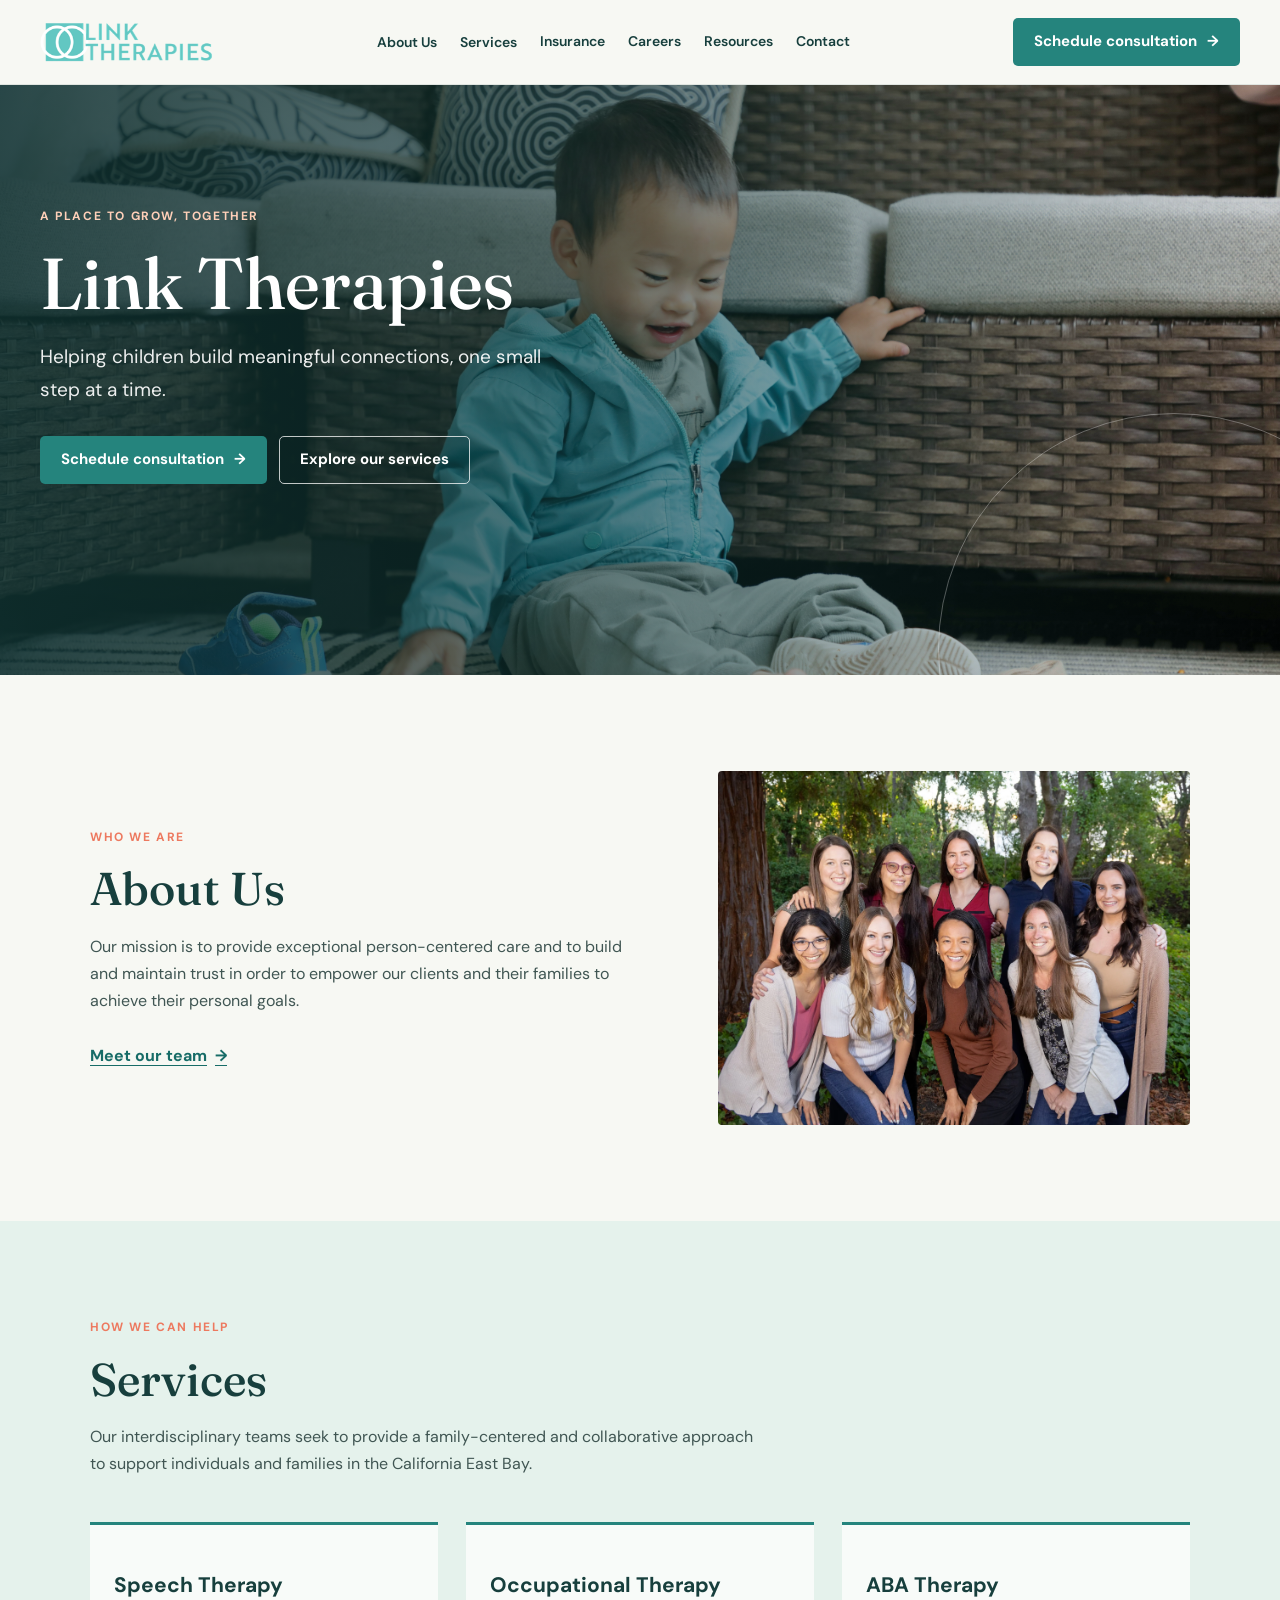
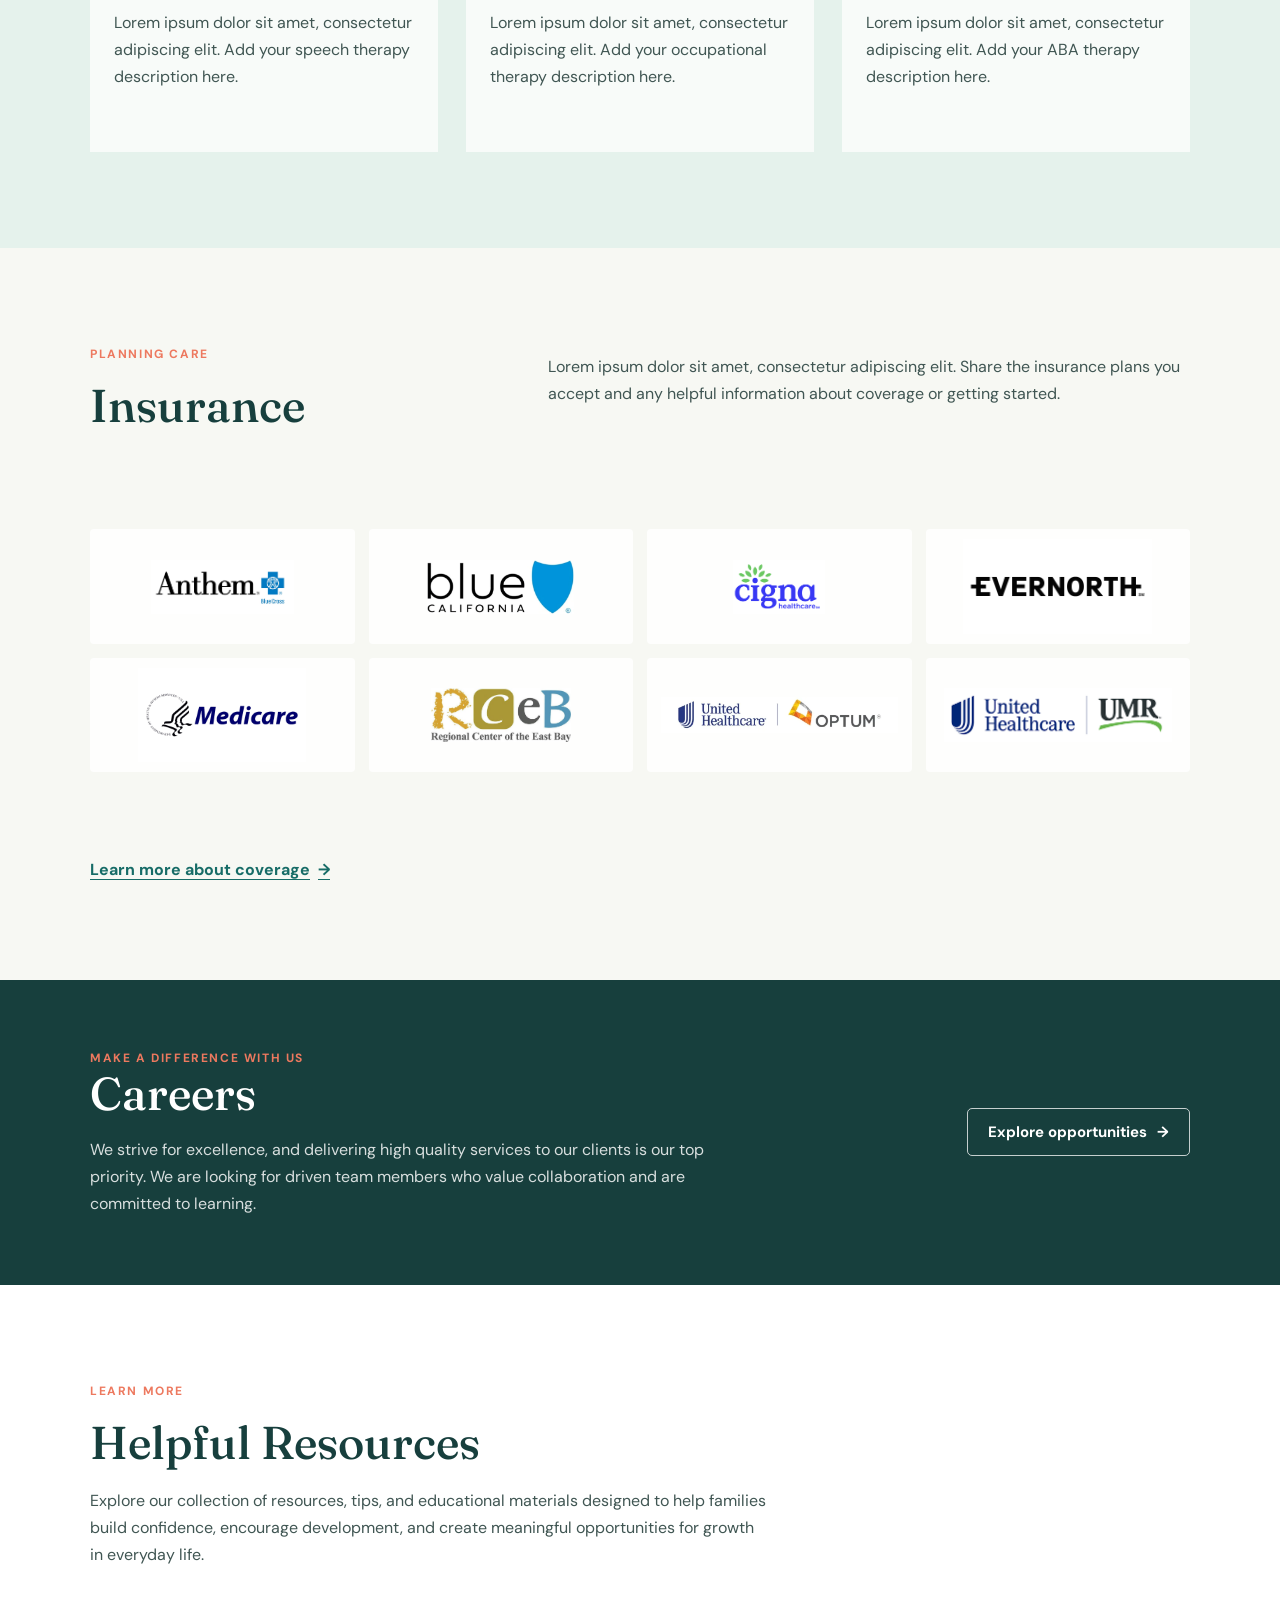
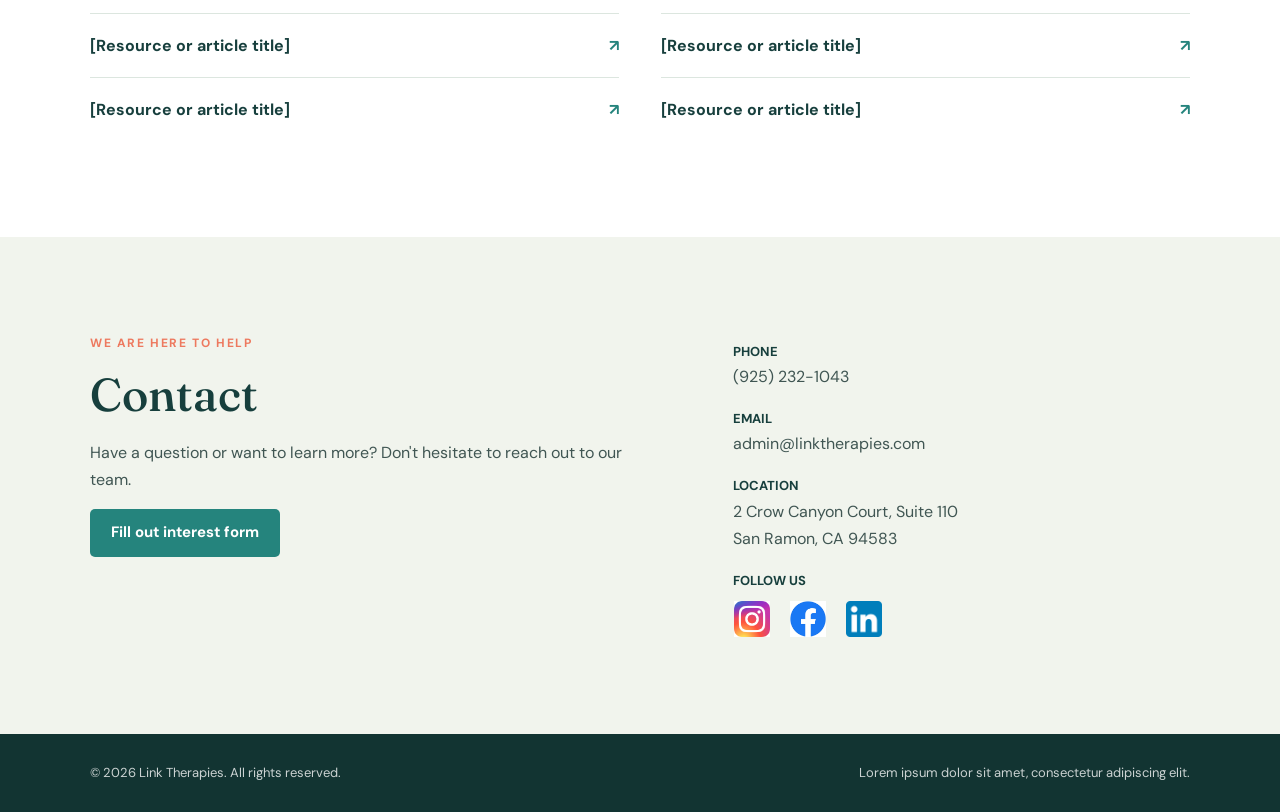
==== commit 1c23c1a9: "updated navigation header" ====
--- a/index.html
+++ b/index.html
@@ -771,9 +771,9 @@
               <a href="aba-services.html">ABA Therapy</a>
             </div>
           </div>
-          <a href="#insurance">Insurance</a>
-          <a href="#careers">Careers</a>
-          <a href="#resources">Resources</a>
+          <a href="insurance.html">Insurance</a>
+          <a href="careers.html">Careers</a>
+          <a href="resources.html">Resources</a>
           <a href="#contact">Contact</a>
         </nav>
         <a class="button nav-cta" href="schedule-consultation.html"
@@ -945,7 +945,8 @@
             </li>
           </ul>
           <a class="text-link" href="insurance.html"
-            >Ask us about coverage <span aria-hidden="true">&#8594;</span></a
+            >Learn more about coverage
+            <span aria-hidden="true">&#8594;</span></a
           >
         </div>
       </section>
